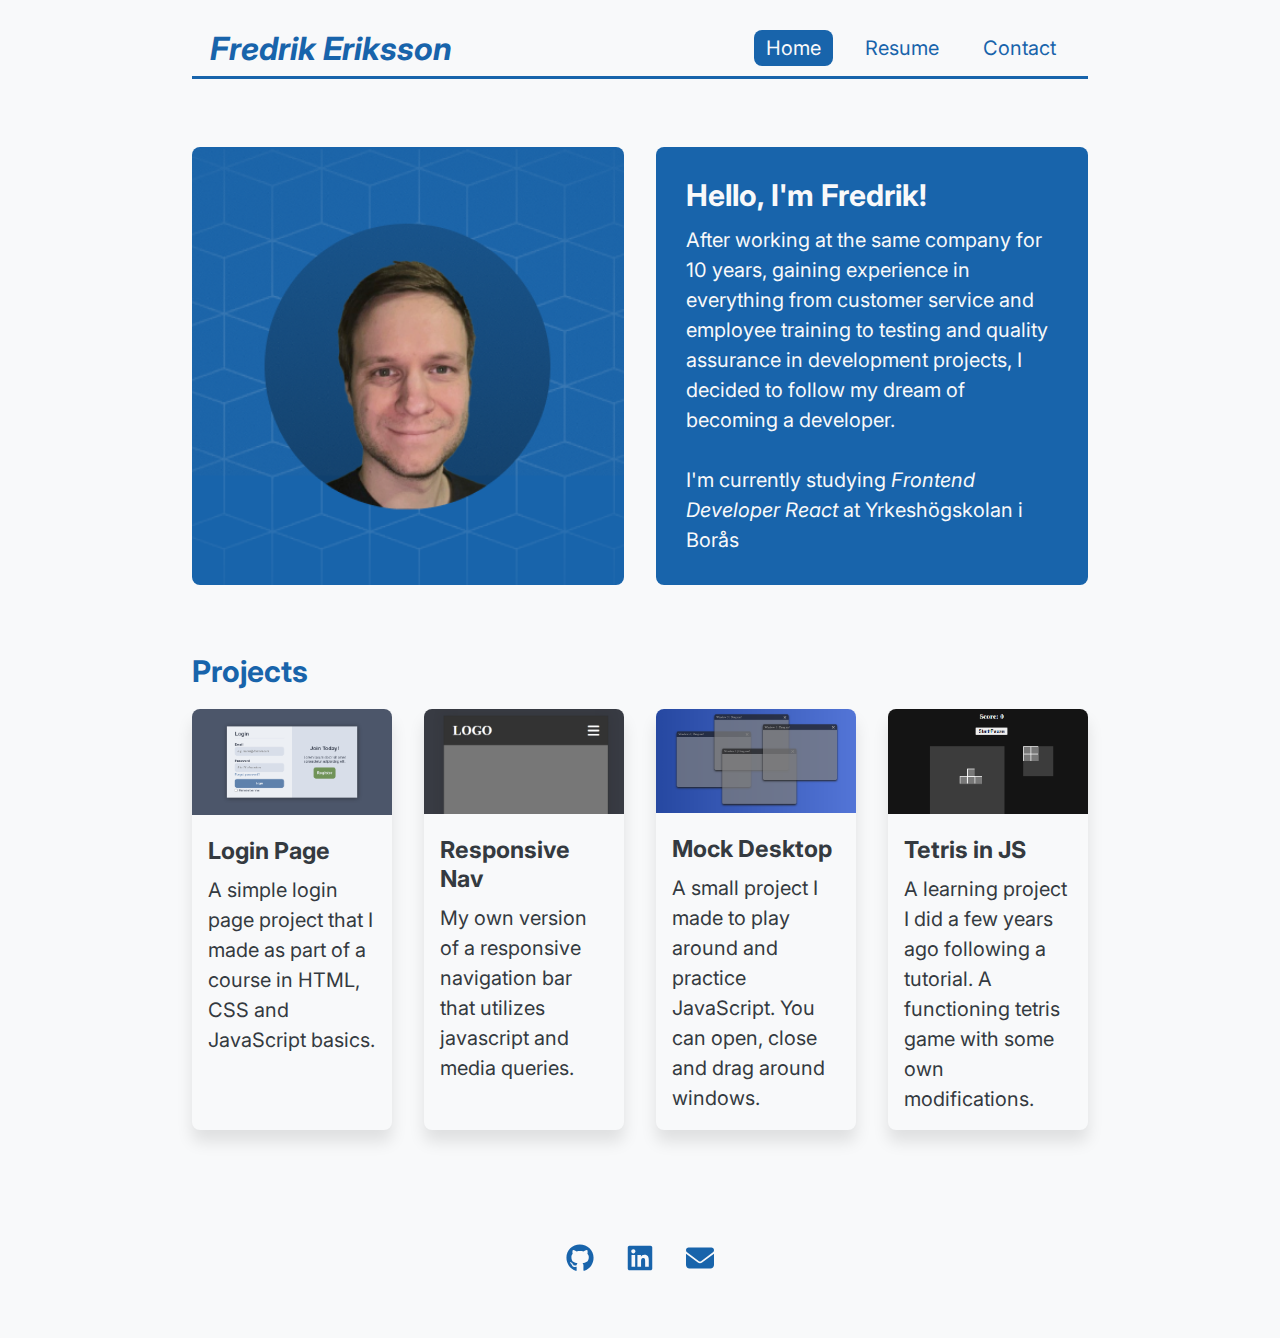
==== index.html @ 068ccada "added meta description and titles to svg icons for accessibility" ====
<!DOCTYPE html>
<html lang="en">
  <head>
    <meta charset="UTF-8" />
    <meta name="viewport" content="width=device-width, initial-scale=1.0" />
    <meta name="description" content="Fredrik Erikssons Portfolio Site" />
    <link rel="preconnect" href="https://fonts.googleapis.com" />
    <link rel="preconnect" href="https://fonts.gstatic.com" crossorigin />
    <link
      href="https://fonts.googleapis.com/css2?family=Inter:ital,opsz,wght@0,14..32,100..900;1,14..32,100..900&display=swap"
      rel="stylesheet"
    />
    <link rel="stylesheet" href="css/style.css" />
    <title>Portfolio Site</title>
  </head>
  <body>
    <header class="header-flex">
      <a href="./"><h1>Fredrik Eriksson</h1></a>
      <nav class="nav-bar">
        <ul>
          <li class="nav-open"><a href="./">Home</a></li>
          <li><a href="./resume.html">Resume</a></li>
          <li><a href="./contact.html">Contact</a></li>
        </ul>
      </nav>
    </header>
    <div class="profile-picture-section"></div>
    <section class="profile-text-section">
      <h2>Hello, I'm Fredrik!</h2>
      <p>
        After working at the same company for 10 years, gaining experience in
        everything from customer service and employee training to testing and
        quality assurance in development projects, I decided to follow my dream
        of becoming a developer.
        <br />
        <br />
        I'm currently studying <em>Frontend Developer React</em> at
        Yrkeshögskolan i Borås
      </p>
    </section>
    <section class="project-section">
      <h2 class="projects-header">Projects</h2>
      <div class="project-cards">
        <a href="https://github.com/frreri/loginpage-test" target="_blank">
          <article class="project-card">
            <img
              class="project-img"
              src="img/login_page.png"
              alt="login page project"
            />
            <div class="project-text">
              <h3>Login Page</h3>
              <p>
                A simple login page project that I made as part of a course in
                HTML, CSS and JavaScript basics.
              </p>
            </div>
          </article>
        </a>
        <a
          href="https://github.com/frreri/responsive-navbar-js"
          target="_blank"
        >
          <article class="project-card">
            <img
              class="project-img"
              src="img/burger_menu.png"
              alt="repsonsive navbar project"
            />
            <div class="project-text">
              <h3>Responsive Nav</h3>
              <p>
                My own version of a responsive navigation bar that utilizes
                javascript and media queries.
              </p>
            </div>
          </article>
        </a>
        <a href="https://github.com/frreri/DraggableWindows" target="_blank">
          <article class="project-card">
            <img
              class="project-img"
              src="img/draggable_windows.png"
              alt="draggable windows project"
            />
            <div class="project-text">
              <h3>Mock Desktop</h3>
              <p>
                A small project I made to play around and practice JavaScript.
                You can open, close and drag around windows.
              </p>
            </div>
          </article>
        </a>
        <a href="https://github.com/frreri/js-tetris" target="_blank">
          <article class="project-card">
            <img
              class="project-img"
              src="img/tetris_game.png"
              alt="tetris game"
            />
            <div class="project-text">
              <h3>Tetris in JS</h3>
              <p>
                A learning project I did a few years ago following a tutorial. A
                functioning tetris game with some own modifications.
              </p>
            </div>
          </article>
        </a>
      </div>
    </section>
    <footer class="footer">
      <a href="https://github.com/frreri" target="_blank">
        <svg
          xmlns="http://www.w3.org/2000/svg"
          viewBox="0 0 496 512"
          class="footer-icon"
        >
          <title>Github Icon</title>
          <!--!Font Awesome Free 6.7.2 by @fontawesome - https://fontawesome.com License - https://fontawesome.com/license/free Copyright 2025 Fonticons, Inc.-->
          <path
            d="M165.9 397.4c0 2-2.3 3.6-5.2 3.6-3.3 .3-5.6-1.3-5.6-3.6 0-2 2.3-3.6 5.2-3.6 3-.3 5.6 1.3 5.6 3.6zm-31.1-4.5c-.7 2 1.3 4.3 4.3 4.9 2.6 1 5.6 0 6.2-2s-1.3-4.3-4.3-5.2c-2.6-.7-5.5 .3-6.2 2.3zm44.2-1.7c-2.9 .7-4.9 2.6-4.6 4.9 .3 2 2.9 3.3 5.9 2.6 2.9-.7 4.9-2.6 4.6-4.6-.3-1.9-3-3.2-5.9-2.9zM244.8 8C106.1 8 0 113.3 0 252c0 110.9 69.8 205.8 169.5 239.2 12.8 2.3 17.3-5.6 17.3-12.1 0-6.2-.3-40.4-.3-61.4 0 0-70 15-84.7-29.8 0 0-11.4-29.1-27.8-36.6 0 0-22.9-15.7 1.6-15.4 0 0 24.9 2 38.6 25.8 21.9 38.6 58.6 27.5 72.9 20.9 2.3-16 8.8-27.1 16-33.7-55.9-6.2-112.3-14.3-112.3-110.5 0-27.5 7.6-41.3 23.6-58.9-2.6-6.5-11.1-33.3 2.6-67.9 20.9-6.5 69 27 69 27 20-5.6 41.5-8.5 62.8-8.5s42.8 2.9 62.8 8.5c0 0 48.1-33.6 69-27 13.7 34.7 5.2 61.4 2.6 67.9 16 17.7 25.8 31.5 25.8 58.9 0 96.5-58.9 104.2-114.8 110.5 9.2 7.9 17 22.9 17 46.4 0 33.7-.3 75.4-.3 83.6 0 6.5 4.6 14.4 17.3 12.1C428.2 457.8 496 362.9 496 252 496 113.3 383.5 8 244.8 8zM97.2 352.9c-1.3 1-1 3.3 .7 5.2 1.6 1.6 3.9 2.3 5.2 1 1.3-1 1-3.3-.7-5.2-1.6-1.6-3.9-2.3-5.2-1zm-10.8-8.1c-.7 1.3 .3 2.9 2.3 3.9 1.6 1 3.6 .7 4.3-.7 .7-1.3-.3-2.9-2.3-3.9-2-.6-3.6-.3-4.3 .7zm32.4 35.6c-1.6 1.3-1 4.3 1.3 6.2 2.3 2.3 5.2 2.6 6.5 1 1.3-1.3 .7-4.3-1.3-6.2-2.2-2.3-5.2-2.6-6.5-1zm-11.4-14.7c-1.6 1-1.6 3.6 0 5.9 1.6 2.3 4.3 3.3 5.6 2.3 1.6-1.3 1.6-3.9 0-6.2-1.4-2.3-4-3.3-5.6-2z"
          />
        </svg>
      </a>
      <a
        href="https://www.linkedin.com/in/fredrik-eriksson-dev/"
        target="_blank"
      >
        <svg
          xmlns="http://www.w3.org/2000/svg"
          viewBox="0 0 448 512"
          class="footer-icon"
        >
          <title>Linkedin Icon</title>
          <!--!Font Awesome Free 6.7.2 by @fontawesome - https://fontawesome.com License - https://fontawesome.com/license/free Copyright 2025 Fonticons, Inc.-->
          <path
            d="M416 32H31.9C14.3 32 0 46.5 0 64.3v383.4C0 465.5 14.3 480 31.9 480H416c17.6 0 32-14.5 32-32.3V64.3c0-17.8-14.4-32.3-32-32.3zM135.4 416H69V202.2h66.5V416zm-33.2-243c-21.3 0-38.5-17.3-38.5-38.5S80.9 96 102.2 96c21.2 0 38.5 17.3 38.5 38.5 0 21.3-17.2 38.5-38.5 38.5zm282.1 243h-66.4V312c0-24.8-.5-56.7-34.5-56.7-34.6 0-39.9 27-39.9 54.9V416h-66.4V202.2h63.7v29.2h.9c8.9-16.8 30.6-34.5 62.9-34.5 67.2 0 79.7 44.3 79.7 101.9V416z"
          />
        </svg>
      </a>
      <a href="mailto:mailto:fake_mail@not-real.com">
        <svg
          xmlns="http://www.w3.org/2000/svg"
          viewBox="0 0 512 512"
          class="footer-icon"
        >
          <title>Email Icon</title>
          <!--!Font Awesome Free 6.7.2 by @fontawesome - https://fontawesome.com License - https://fontawesome.com/license/free Copyright 2025 Fonticons, Inc.-->
          <path
            d="M48 64C21.5 64 0 85.5 0 112c0 15.1 7.1 29.3 19.2 38.4L236.8 313.6c11.4 8.5 27 8.5 38.4 0L492.8 150.4c12.1-9.1 19.2-23.3 19.2-38.4c0-26.5-21.5-48-48-48L48 64zM0 176L0 384c0 35.3 28.7 64 64 64l384 0c35.3 0 64-28.7 64-64l0-208L294.4 339.2c-22.8 17.1-54 17.1-76.8 0L0 176z"
          />
        </svg>
      </a>
    </footer>
  </body>
</html>
---- css/style.css ----
:root {
  --main-color: #1864ab;
  --main-background-color: #f8f9fa;
  /* secondary background color added in preparation for automatic dark mode */
  /* this will be used to have a lighter background on projects cards for example */
  --secondary-background-color: #f8f9fa;
  --main-text-color: #343a40;
  --main-border-radius: 8px;
}

* {
  margin: 0;
  padding: 0;
  box-sizing: border-box;
}

/* Setting document font-size so that i can use rem based on this.
   Then setting a smaller font-size in media query for smaller screens will scale everything with a rem size down automatically */
html {
  font-size: 20px;
}

/* Setting the body to be a grid container to reduce number of wrappers and indentation
   Learned this is okay in codecademy study material */
body {
  display: grid;
  grid-template-columns: 1fr 1fr; /* writing rows explicitly as it is shorter with 2 rows than repeat() */
  row-gap: 68px;
  column-gap: 32px;

  width: 70vw;
  margin: 1rem auto;

  font-family: "Inter";
  color: var(--main-text-color);

  background-color: var(--main-background-color);
}

/* HEADER SECTION */

.header-flex {
  /* Using 1 / -1 for the sections that should span full page width,
     this way i don't have to set another value for grid-column for smaller screen */
  grid-column: 1 / -1;
  display: flex;
  justify-content: space-between;
  align-items: center;
  color: var(--main-color);
  border-bottom: 3px solid var(--main-color);
}

.header-flex h1 {
  font-size: 1.6rem;
  padding: 8px 18px;
  font-style: italic;
}

.header-flex a:link,
.header-flex a:visited {
  text-decoration: none;
  color: var(--main-color);
}

.nav-bar {
  padding: 0.5rem 1rem;
}

.nav-bar ul {
  list-style: none;
  display: flex;
  gap: 1rem;
}

.nav-bar a:link,
.nav-bar a:visited {
  text-decoration: none;
  color: var(--main-color);
  padding: 6px 12px;
  border-radius: var(--main-border-radius);
  display: inline-block;
  transition: all 400ms ease;
}
.nav-bar a:hover,
.nav-bar a:active {
  color: var(--main-background-color);
  background-color: var(--main-color);
}

.nav-open a:link,
.nav-open a:visited {
  color: var(--main-background-color);
  background-color: var(--main-color);
}

/* PROFILE SECTION */
.profile-picture-section {
  grid-column: 1; /* As it should only span 1 column it is enough to write start line */
  width: 100%; /* Making extra sure this div is as big as the grid cell as it has no content, only pic as background */
  height: 100%;
  background-image: url("../img/profile_image.png");
  background-repeat: no-repeat;
  background-size: cover;
  background-position: center;
  border-radius: var(--main-border-radius);
}

.profile-text-section {
  grid-column: 2; /* See comment in .profile-picture-section */
  padding: 1.5rem;
  border-radius: var(--main-border-radius);
  background-color: var(--main-color);
  color: var(--main-background-color);
}

.profile-text-section h2 {
  margin-bottom: 0.6rem;
}

.profile-text-section p {
  line-height: 1.5;
}

/* PROJECT SECTION */
.project-section {
  grid-column: 1 / -1;
}

.projects-header {
  margin-bottom: 1rem;
  color: var(--main-color);
}

.project-cards {
  display: grid;
  column-gap: 32px;
  grid-template-columns: repeat(4, 1fr);
}

.project-cards a:link,
.project-cards a:visited {
  text-decoration: none;
  color: #343a40;
}
.project-card {
  background-color: var(--secondary-background-color);
  border-radius: var(--main-border-radius);
  box-shadow: 0 12px 16px rgba(0, 0, 0, 0.1);
  transition: all 500ms ease;
  height: 100%;
}
.project-card:hover {
  transform: scale(1.1);
  box-shadow: 0 24px 24px rgba(0, 0, 0, 0.1);
}

.project-img {
  width: 100%;
  border-radius: var(--main-border-radius);
  border-bottom-left-radius: 0;
  border-bottom-right-radius: 0;
}

.project-text {
  padding: 0.8rem;
}

.project-text h3 {
  margin-bottom: 0.5rem;
}

.project-text p {
  line-height: 1.5;
}

/* FOOTER SECTION */

.footer {
  grid-column: 1 / -1;
  display: flex;
  justify-content: center;
  padding: 2rem;
  gap: 1rem;
  text-align: center;
}

.footer a {
  width: 40px;
  height: 40px;
  border-radius: 50%;
  display: flex;
  justify-content: center;
  align-items: center;
  transition: background-color 200ms linear;
}

.footer a:hover,
.footer a:active {
  background-color: var(--main-color);
}

.footer-icon {
  width: 28px;
  height: 28px;
  /* stroke: var(--main-color); */
  fill: var(--main-color);
  transition: fill 200ms linear;
}

.footer a:hover .footer-icon,
.footer a:active .footer-icon {
  fill: var(--main-background-color);
}

/* ////////////////////////////////////////////////////// */
/* //////////////// RESUME PAGE SPECIFIC //////////////// */
/* ////////////////////////////////////////////////////// */

.main-container {
  grid-column: 1 / -1;
  display: flex;
  justify-content: center;
}
.resume-article {
  width: 80%;
  box-shadow: 0 0 16px rgba(0, 0, 0, 0.15);
  border-radius: 2px;
  padding: 2rem;
  font-size: 16px;
  line-height: 1.4;
}

.resume-article hr {
  border-top: 1px solid rgba(0, 0, 0, 0.2);
  border-bottom: none;
}

.resume-article h3 {
  background-color: var(--main-text-color);
  color: var(--main-background-color);
  margin-top: 1rem;
  margin-bottom: 0.5rem;
  padding-left: 0.5rem;
}

.resume-article ul {
  margin-left: 1.5rem;
}

.resume-section {
  margin: 1.5rem 0;
}

.resume-section:nth-child(2) {
  margin-top: 0;
}

.resume-section:last-child {
  margin-bottom: 0;
}

.summary-text {
  margin-bottom: 0.4rem;
}

.role-list {
  margin-bottom: 0.8rem;
}

.role-list li {
  margin: 0.5rem 0;
}

.role-description-list li {
  margin: 0.4rem 0;
}

.role-title,
.role-duration {
  line-height: 1.2;
}
.role-title {
  font-weight: bold;
}
.role-duration {
  font-size: 0.9em;
  font-style: italic;
  margin-bottom: 0.2em;
}

.skill-list li {
  margin: 0.25rem 0;
}

/* ///////////////////////////////////////////////////// */
/* //////////////// MEDIA QUERY SECTION //////////////// */
/* ///////////////////////////////////////////////////// */

/* The media breakpoints are set where my page naturally "breaks" when resizing  instead
   of following some set values, this is according to codecademy Intermediate CSS course */
@media only screen and (max-width: 1200px) {
  body {
    width: 88vw;
  }
  .resume-article {
    width: 90%;
  }
}

@media only screen and (max-width: 1000px) {
  html {
    font-size: 15px;
  }

  body {
    width: 94vw;
  }
}

@media (max-width: 768px) {
  body {
    grid-template-columns: 1fr;
    row-gap: 2rem;
    margin: 0 auto;
  }

  /* HEADER SECTION */
  .header-flex {
    flex-direction: column;
  }

  .nav-bar {
    font-size: 1.3rem;
    margin-bottom: 1rem;
  }

  /* PROFILE SECTION */
  .profile-picture-section {
    grid-column: 1;
    width: 100%;
    height: 280px;
  }

  .profile-text-section {
    grid-column: 1;
  }

  .project-cards {
    grid-template-columns: 1fr 1fr;
    gap: 1rem;
  }

  .project-text p {
    line-height: 1.2;
  }

  /* /////////////////////// */
  /* /// RESUME SPECIFIC /// */
  /* /////////////////////// */

  .resume-article {
    width: 100%;
    padding: 1rem;
    font-size: 15px;
  }
}
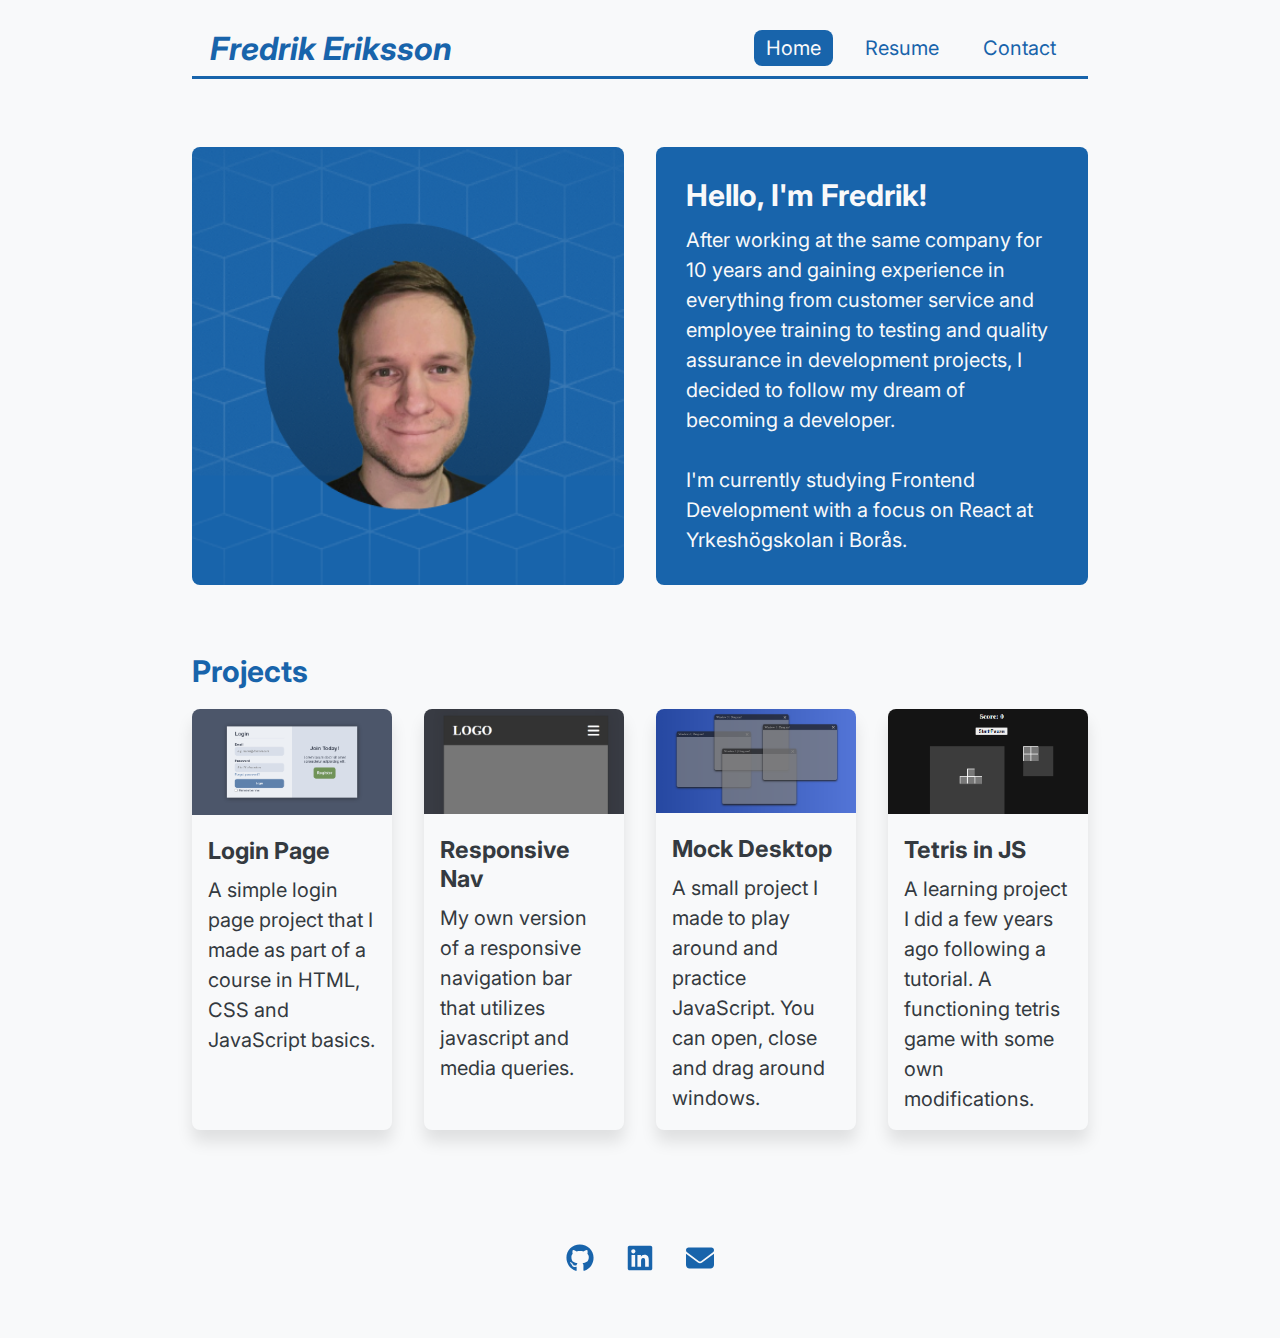
==== commit 2313480d: "minor improvements to intro text" ====
--- a/index.html
+++ b/index.html
@@ -28,14 +28,14 @@
     <section class="profile-text-section">
       <h2>Hello, I'm Fredrik!</h2>
       <p>
-        After working at the same company for 10 years, gaining experience in
+        After working at the same company for 10 years and gaining experience in
         everything from customer service and employee training to testing and
         quality assurance in development projects, I decided to follow my dream
         of becoming a developer.
         <br />
         <br />
-        I'm currently studying <em>Frontend Developer React</em> at
-        Yrkeshögskolan i Borås
+        I'm currently studying Frontend Development with a focus on React at
+        Yrkeshögskolan i Borås.
       </p>
     </section>
     <section class="project-section">
--- a/css/style.css
+++ b/css/style.css
@@ -37,6 +37,12 @@
   background-color: var(--main-background-color);
 }
 
+a:link,
+a:visited {
+  text-decoration: none;
+  color: var(--main-color);
+}
+
 /* HEADER SECTION */
 
 .header-flex {
@@ -56,12 +62,6 @@
   font-style: italic;
 }
 
-.header-flex a:link,
-.header-flex a:visited {
-  text-decoration: none;
-  color: var(--main-color);
-}
-
 .nav-bar {
   padding: 0.5rem 1rem;
 }
@@ -74,8 +74,6 @@
 
 .nav-bar a:link,
 .nav-bar a:visited {
-  text-decoration: none;
-  color: var(--main-color);
   padding: 6px 12px;
   border-radius: var(--main-border-radius);
   display: inline-block;
@@ -139,7 +137,6 @@
 
 .project-cards a:link,
 .project-cards a:visited {
-  text-decoration: none;
   color: #343a40;
 }
 .project-card {
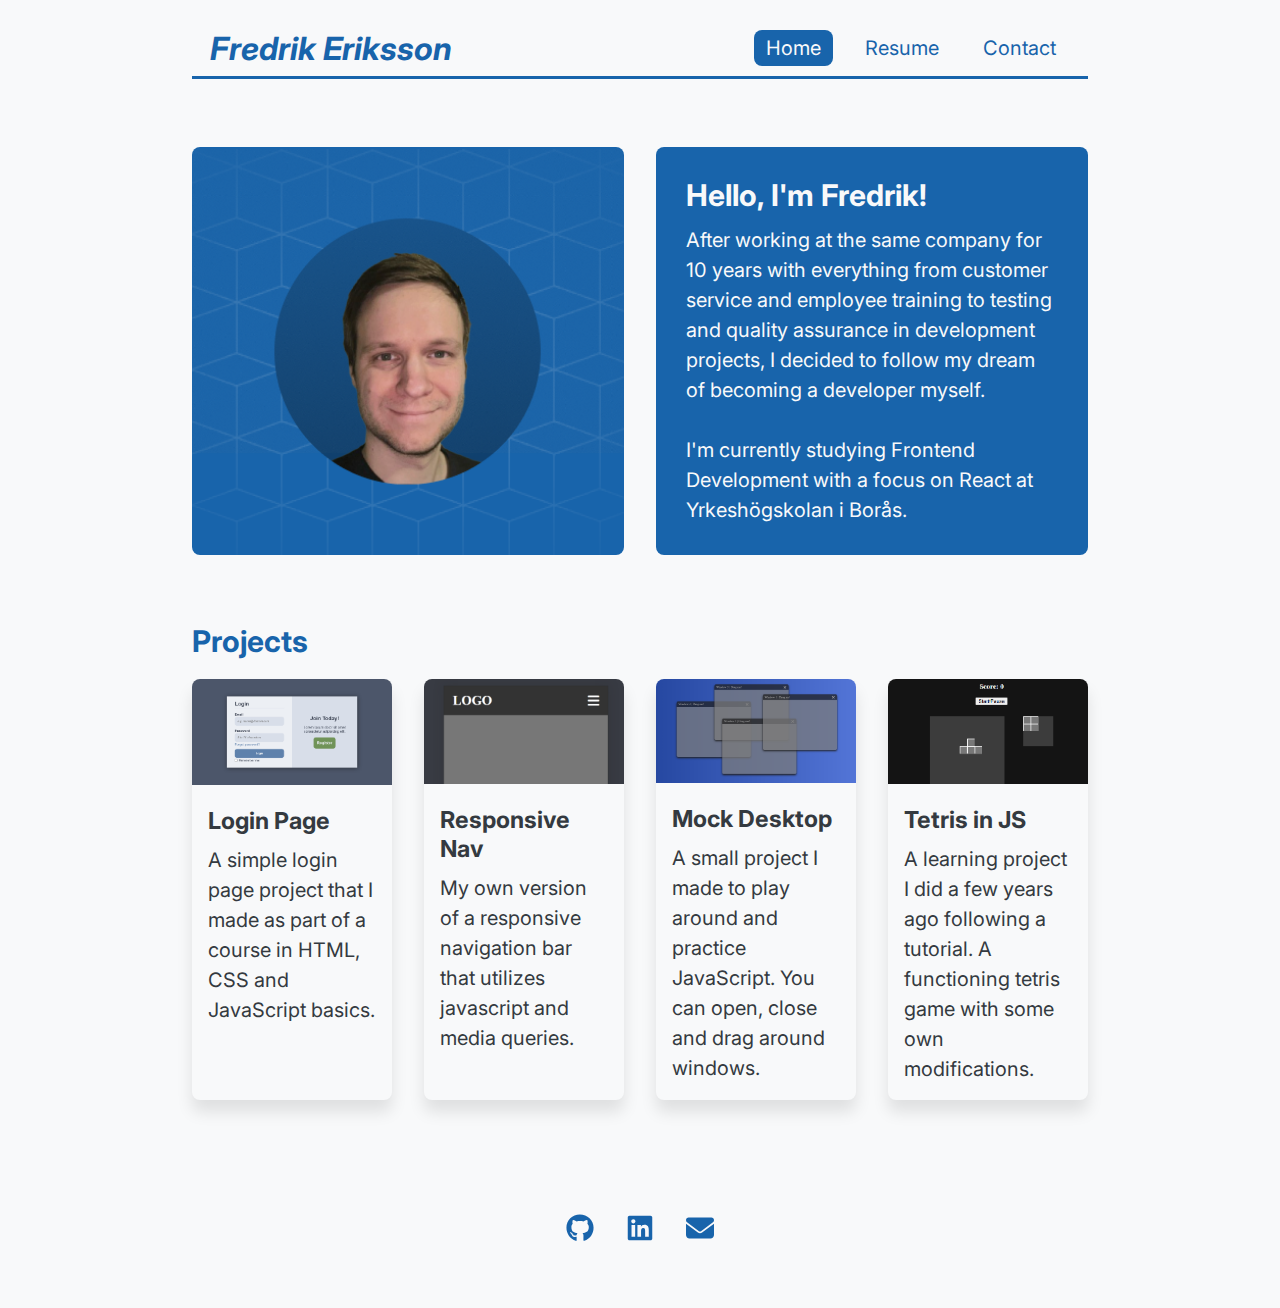
==== commit 399a1fd2: "edited intro" ====
--- a/index.html
+++ b/index.html
@@ -28,10 +28,10 @@
     <section class="profile-text-section">
       <h2>Hello, I'm Fredrik!</h2>
       <p>
-        After working at the same company for 10 years and gaining experience in
-        everything from customer service and employee training to testing and
-        quality assurance in development projects, I decided to follow my dream
-        of becoming a developer.
+        After working at the same company for 10 years with everything from
+        customer service and employee training to testing and quality assurance
+        in development projects, I decided to follow my dream of becoming a
+        developer myself.
         <br />
         <br />
         I'm currently studying Frontend Development with a focus on React at
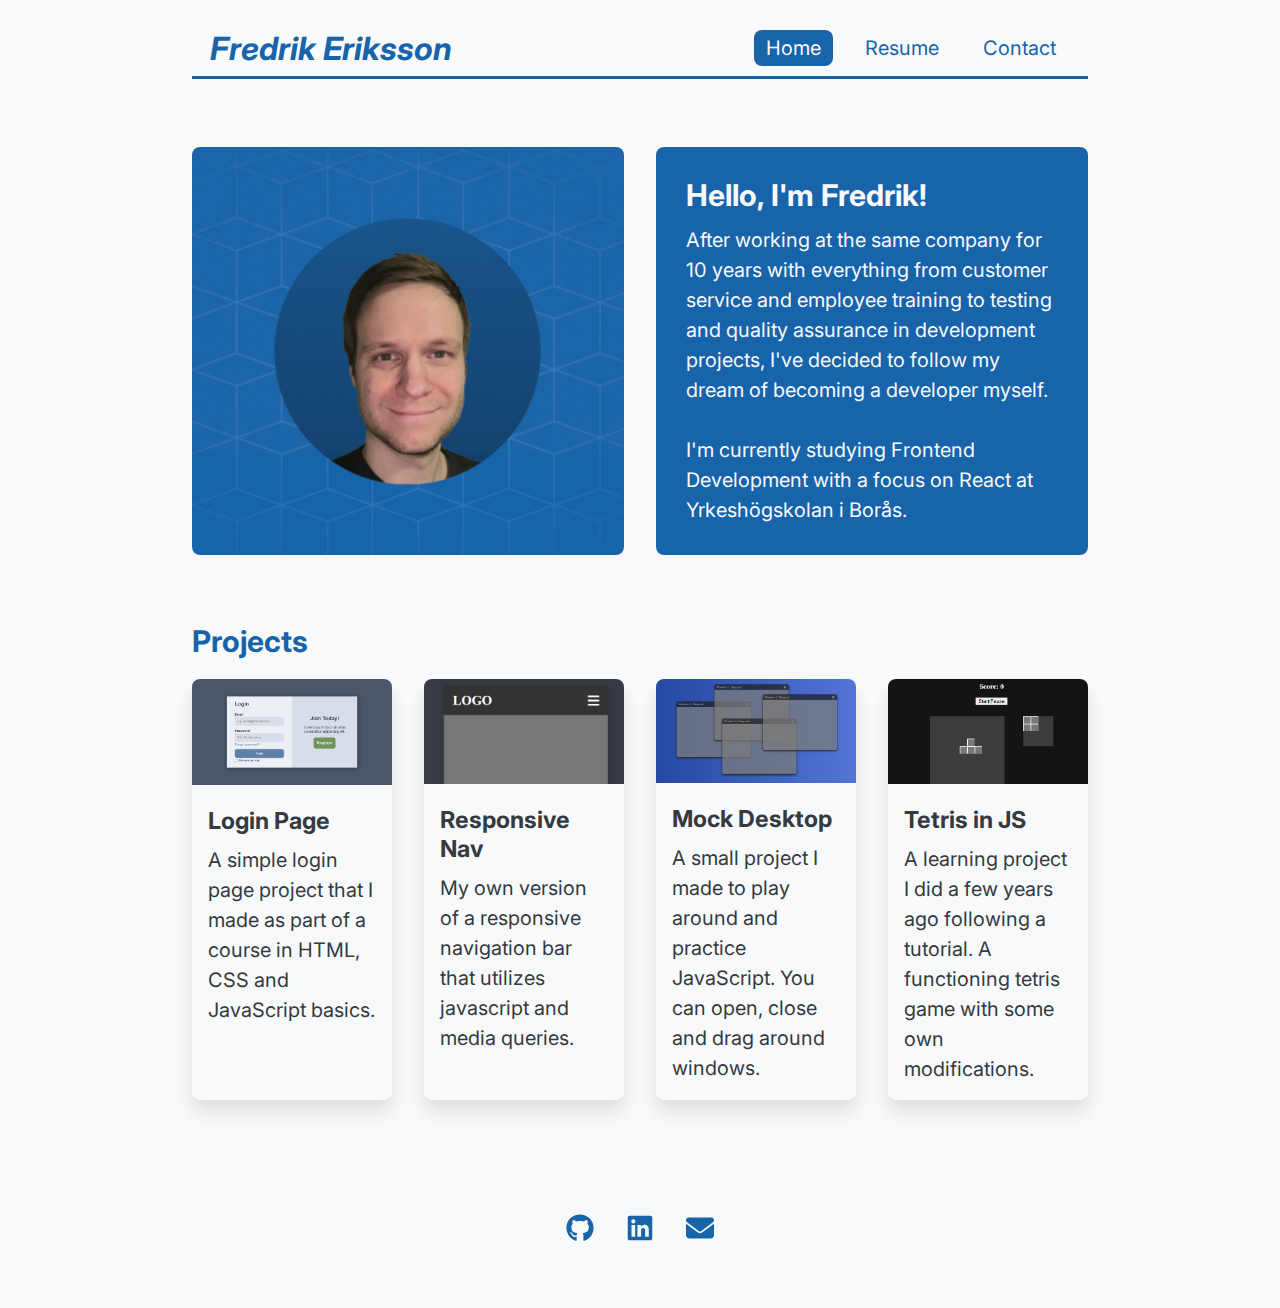
==== commit 2a822597: "small edit" ====
--- a/index.html
+++ b/index.html
@@ -30,7 +30,7 @@
       <p>
         After working at the same company for 10 years with everything from
         customer service and employee training to testing and quality assurance
-        in development projects, I decided to follow my dream of becoming a
+        in development projects, I've decided to follow my dream of becoming a
         developer myself.
         <br />
         <br />
@@ -117,7 +117,7 @@
           viewBox="0 0 496 512"
           class="footer-icon"
         >
-          <title>Github Icon</title>
+          <title>Github</title>
           <!--!Font Awesome Free 6.7.2 by @fontawesome - https://fontawesome.com License - https://fontawesome.com/license/free Copyright 2025 Fonticons, Inc.-->
           <path
             d="M165.9 397.4c0 2-2.3 3.6-5.2 3.6-3.3 .3-5.6-1.3-5.6-3.6 0-2 2.3-3.6 5.2-3.6 3-.3 5.6 1.3 5.6 3.6zm-31.1-4.5c-.7 2 1.3 4.3 4.3 4.9 2.6 1 5.6 0 6.2-2s-1.3-4.3-4.3-5.2c-2.6-.7-5.5 .3-6.2 2.3zm44.2-1.7c-2.9 .7-4.9 2.6-4.6 4.9 .3 2 2.9 3.3 5.9 2.6 2.9-.7 4.9-2.6 4.6-4.6-.3-1.9-3-3.2-5.9-2.9zM244.8 8C106.1 8 0 113.3 0 252c0 110.9 69.8 205.8 169.5 239.2 12.8 2.3 17.3-5.6 17.3-12.1 0-6.2-.3-40.4-.3-61.4 0 0-70 15-84.7-29.8 0 0-11.4-29.1-27.8-36.6 0 0-22.9-15.7 1.6-15.4 0 0 24.9 2 38.6 25.8 21.9 38.6 58.6 27.5 72.9 20.9 2.3-16 8.8-27.1 16-33.7-55.9-6.2-112.3-14.3-112.3-110.5 0-27.5 7.6-41.3 23.6-58.9-2.6-6.5-11.1-33.3 2.6-67.9 20.9-6.5 69 27 69 27 20-5.6 41.5-8.5 62.8-8.5s42.8 2.9 62.8 8.5c0 0 48.1-33.6 69-27 13.7 34.7 5.2 61.4 2.6 67.9 16 17.7 25.8 31.5 25.8 58.9 0 96.5-58.9 104.2-114.8 110.5 9.2 7.9 17 22.9 17 46.4 0 33.7-.3 75.4-.3 83.6 0 6.5 4.6 14.4 17.3 12.1C428.2 457.8 496 362.9 496 252 496 113.3 383.5 8 244.8 8zM97.2 352.9c-1.3 1-1 3.3 .7 5.2 1.6 1.6 3.9 2.3 5.2 1 1.3-1 1-3.3-.7-5.2-1.6-1.6-3.9-2.3-5.2-1zm-10.8-8.1c-.7 1.3 .3 2.9 2.3 3.9 1.6 1 3.6 .7 4.3-.7 .7-1.3-.3-2.9-2.3-3.9-2-.6-3.6-.3-4.3 .7zm32.4 35.6c-1.6 1.3-1 4.3 1.3 6.2 2.3 2.3 5.2 2.6 6.5 1 1.3-1.3 .7-4.3-1.3-6.2-2.2-2.3-5.2-2.6-6.5-1zm-11.4-14.7c-1.6 1-1.6 3.6 0 5.9 1.6 2.3 4.3 3.3 5.6 2.3 1.6-1.3 1.6-3.9 0-6.2-1.4-2.3-4-3.3-5.6-2z"
@@ -133,7 +133,7 @@
           viewBox="0 0 448 512"
           class="footer-icon"
         >
-          <title>Linkedin Icon</title>
+          <title>Linkedin</title>
           <!--!Font Awesome Free 6.7.2 by @fontawesome - https://fontawesome.com License - https://fontawesome.com/license/free Copyright 2025 Fonticons, Inc.-->
           <path
             d="M416 32H31.9C14.3 32 0 46.5 0 64.3v383.4C0 465.5 14.3 480 31.9 480H416c17.6 0 32-14.5 32-32.3V64.3c0-17.8-14.4-32.3-32-32.3zM135.4 416H69V202.2h66.5V416zm-33.2-243c-21.3 0-38.5-17.3-38.5-38.5S80.9 96 102.2 96c21.2 0 38.5 17.3 38.5 38.5 0 21.3-17.2 38.5-38.5 38.5zm282.1 243h-66.4V312c0-24.8-.5-56.7-34.5-56.7-34.6 0-39.9 27-39.9 54.9V416h-66.4V202.2h63.7v29.2h.9c8.9-16.8 30.6-34.5 62.9-34.5 67.2 0 79.7 44.3 79.7 101.9V416z"
@@ -146,7 +146,7 @@
           viewBox="0 0 512 512"
           class="footer-icon"
         >
-          <title>Email Icon</title>
+          <title>Email</title>
           <!--!Font Awesome Free 6.7.2 by @fontawesome - https://fontawesome.com License - https://fontawesome.com/license/free Copyright 2025 Fonticons, Inc.-->
           <path
             d="M48 64C21.5 64 0 85.5 0 112c0 15.1 7.1 29.3 19.2 38.4L236.8 313.6c11.4 8.5 27 8.5 38.4 0L492.8 150.4c12.1-9.1 19.2-23.3 19.2-38.4c0-26.5-21.5-48-48-48L48 64zM0 176L0 384c0 35.3 28.7 64 64 64l384 0c35.3 0 64-28.7 64-64l0-208L294.4 339.2c-22.8 17.1-54 17.1-76.8 0L0 176z"
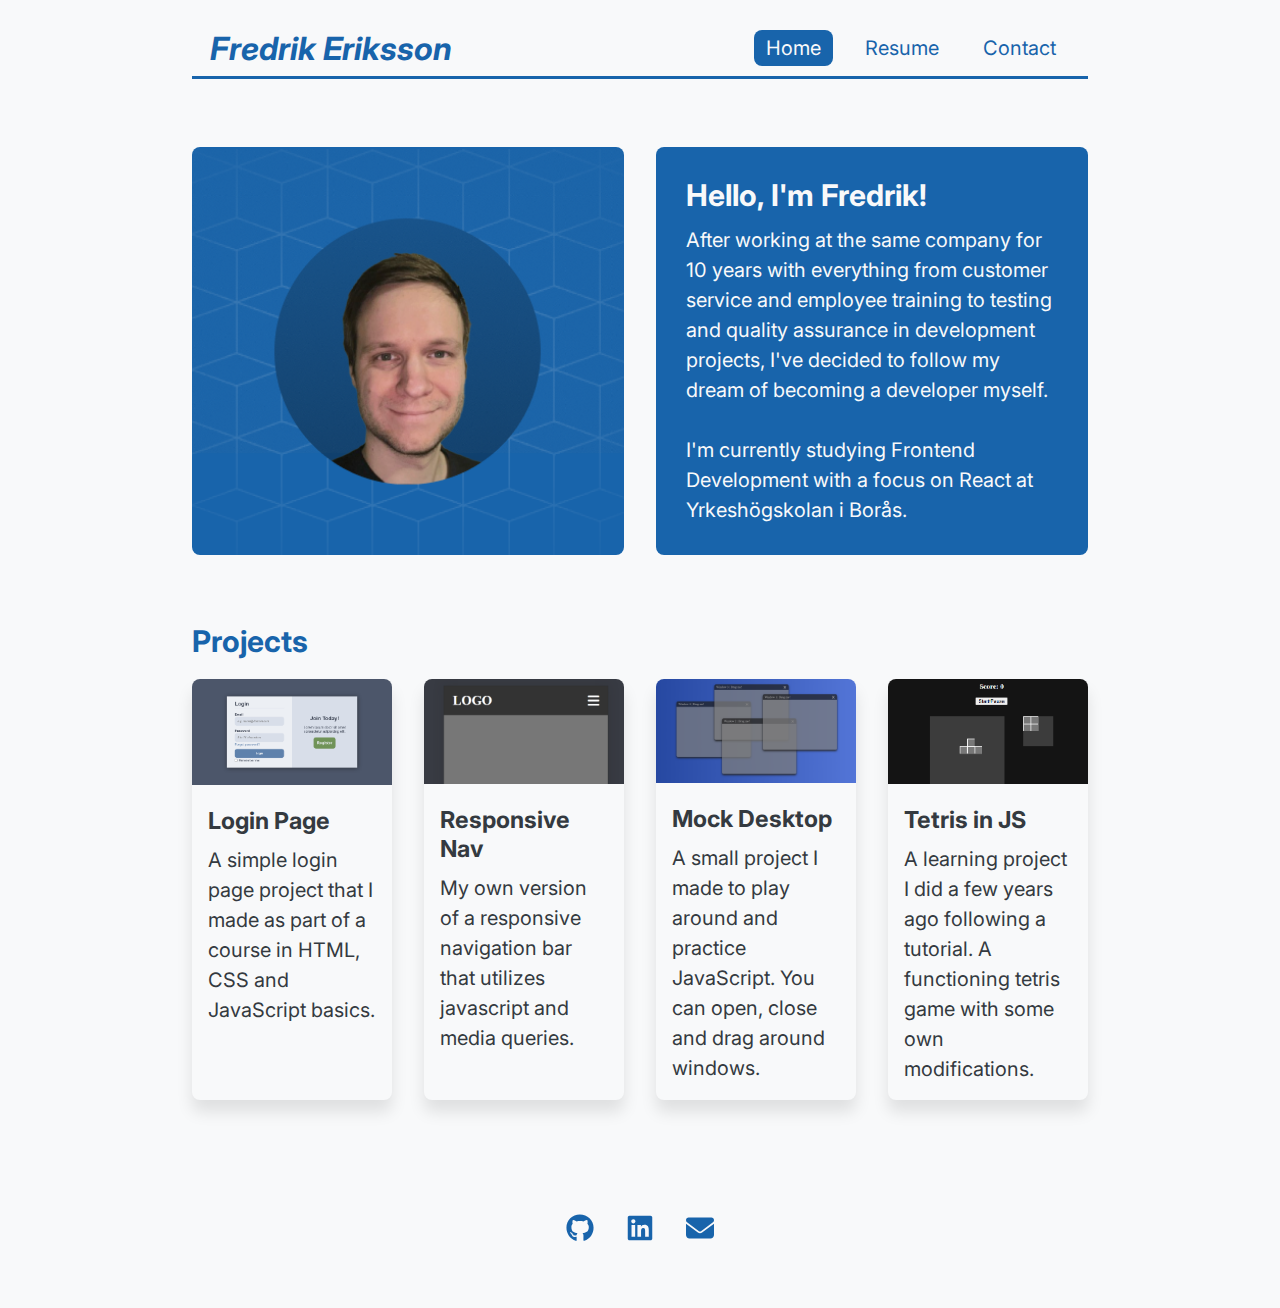
==== commit 640bfa05: "added custom favicon" ====
--- a/index.html
+++ b/index.html
@@ -4,6 +4,7 @@
     <meta charset="UTF-8" />
     <meta name="viewport" content="width=device-width, initial-scale=1.0" />
     <meta name="description" content="Fredrik Erikssons Portfolio Site" />
+    <link rel="shortcut icon" href="img/favicon.ico" type="image/x-icon" />
     <link rel="preconnect" href="https://fonts.googleapis.com" />
     <link rel="preconnect" href="https://fonts.gstatic.com" crossorigin />
     <link
@@ -16,6 +17,8 @@
   <body>
     <header class="header-flex">
       <a href="./"><h1>Fredrik Eriksson</h1></a>
+      <!-- The navbar changes to flex-direction column for mobile and bigger buttons-->
+      <!-- I will implement a burger menu in task 3-->
       <nav class="nav-bar">
         <ul>
           <li class="nav-open"><a href="./">Home</a></li>
@@ -112,6 +115,7 @@
     </section>
     <footer class="footer">
       <a href="https://github.com/frreri" target="_blank">
+        <!-- Using SVG icons partly for fun, partly for reducing numer of external stylesheets for visitors to download -->
         <svg
           xmlns="http://www.w3.org/2000/svg"
           viewBox="0 0 496 512"
--- a/css/style.css
+++ b/css/style.css
@@ -137,7 +137,7 @@
 
 .project-cards a:link,
 .project-cards a:visited {
-  color: #343a40;
+  color: var(--main-text-color);
 }
 .project-card {
   background-color: var(--secondary-background-color);
@@ -209,15 +209,17 @@
   fill: var(--main-background-color);
 }
 
+/* Container used on resume and contact page */
+.main-container {
+  grid-column: 1 / -1;
+  display: flex;
+  justify-content: center;
+}
+
 /* ////////////////////////////////////////////////////// */
 /* //////////////// RESUME PAGE SPECIFIC //////////////// */
 /* ////////////////////////////////////////////////////// */
 
-.main-container {
-  grid-column: 1 / -1;
-  display: flex;
-  justify-content: center;
-}
 .resume-article {
   width: 80%;
   box-shadow: 0 0 16px rgba(0, 0, 0, 0.15);
@@ -289,18 +291,80 @@
   margin: 0.25rem 0;
 }
 
+/* ////////////////////////////////////////////////////// */
+/* //////////////// CONTACT PAGE SPECIFIC //////////////// */
+/* ////////////////////////////////////////////////////// */
+
+.contact-section {
+  width: 50%;
+  box-shadow: 0 0 16px rgba(0, 0, 0, 0.1);
+  border-radius: var(--main-border-radius);
+  padding: 2rem;
+}
+.contact-section h2 {
+  margin-bottom: 0.5rem;
+}
+.karlskoga-map {
+  display: flex;
+  justify-content: center;
+  align-items: flex-end;
+  margin-top: 1rem;
+  width: 100%;
+  height: 40vh;
+  border-radius: var(--main-border-radius);
+  background-image: url("../img/karlskoga_map.png");
+  background-repeat: no-repeat;
+  background-size: cover;
+  background-position: center;
+}
+
+.placeholder-text {
+  width: 90%;
+  background-color: var(--main-color);
+  color: var(--main-background-color);
+  margin-bottom: 1rem;
+}
 /* ///////////////////////////////////////////////////// */
 /* //////////////// MEDIA QUERY SECTION //////////////// */
 /* ///////////////////////////////////////////////////// */
 
 /* The media breakpoints are set where my page naturally "breaks" when resizing  instead
    of following some set values, this is according to codecademy Intermediate CSS course */
+
+@media (prefers-color-scheme: dark) {
+  :root {
+    --main-color: #adb5bd;
+    --main-background-color: #212529;
+    --secondary-background-color: #495057;
+    --main-text-color: #f1f3f5;
+  }
+
+  .profile-picture-section {
+    background-image: url("../img/profile_image_dark.png");
+  }
+
+  .profile-text-section,
+  .resume-article,
+  .contact-section {
+    background-color: var(--secondary-background-color);
+    color: var(--main-text-color);
+  }
+}
+
 @media only screen and (max-width: 1200px) {
   body {
     width: 88vw;
   }
   .resume-article {
     width: 90%;
+  }
+
+  .contact-section {
+    width: 70%;
+  }
+
+  .karlskoga-map {
+    height: 35vh;
   }
 }
 
@@ -360,4 +424,16 @@
     padding: 1rem;
     font-size: 15px;
   }
-}
+
+  /* /////////////////////// */
+  /* /// CONTACT SPECIFIC /// */
+  /* /////////////////////// */
+
+  .contact-section {
+    width: 94%;
+  }
+
+  .karlskoga-map {
+    height: 30vh;
+  }
+}
